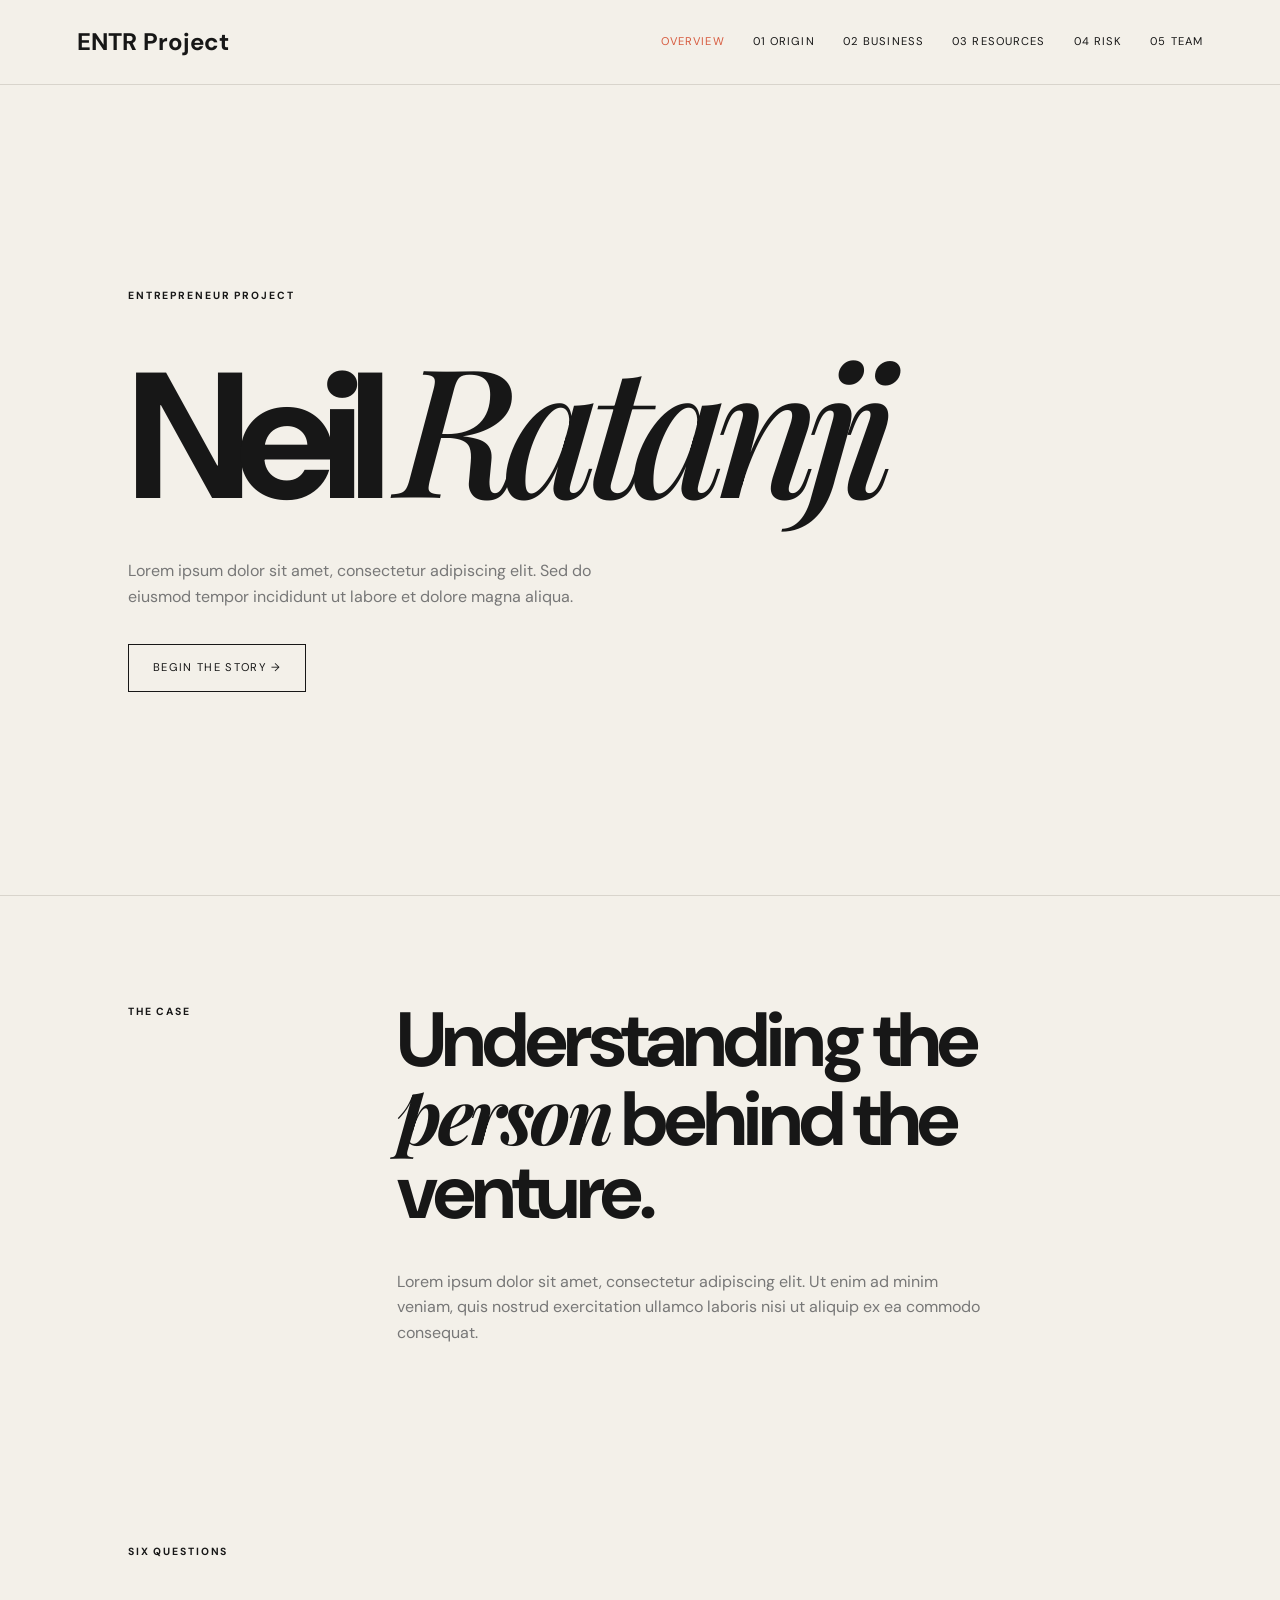
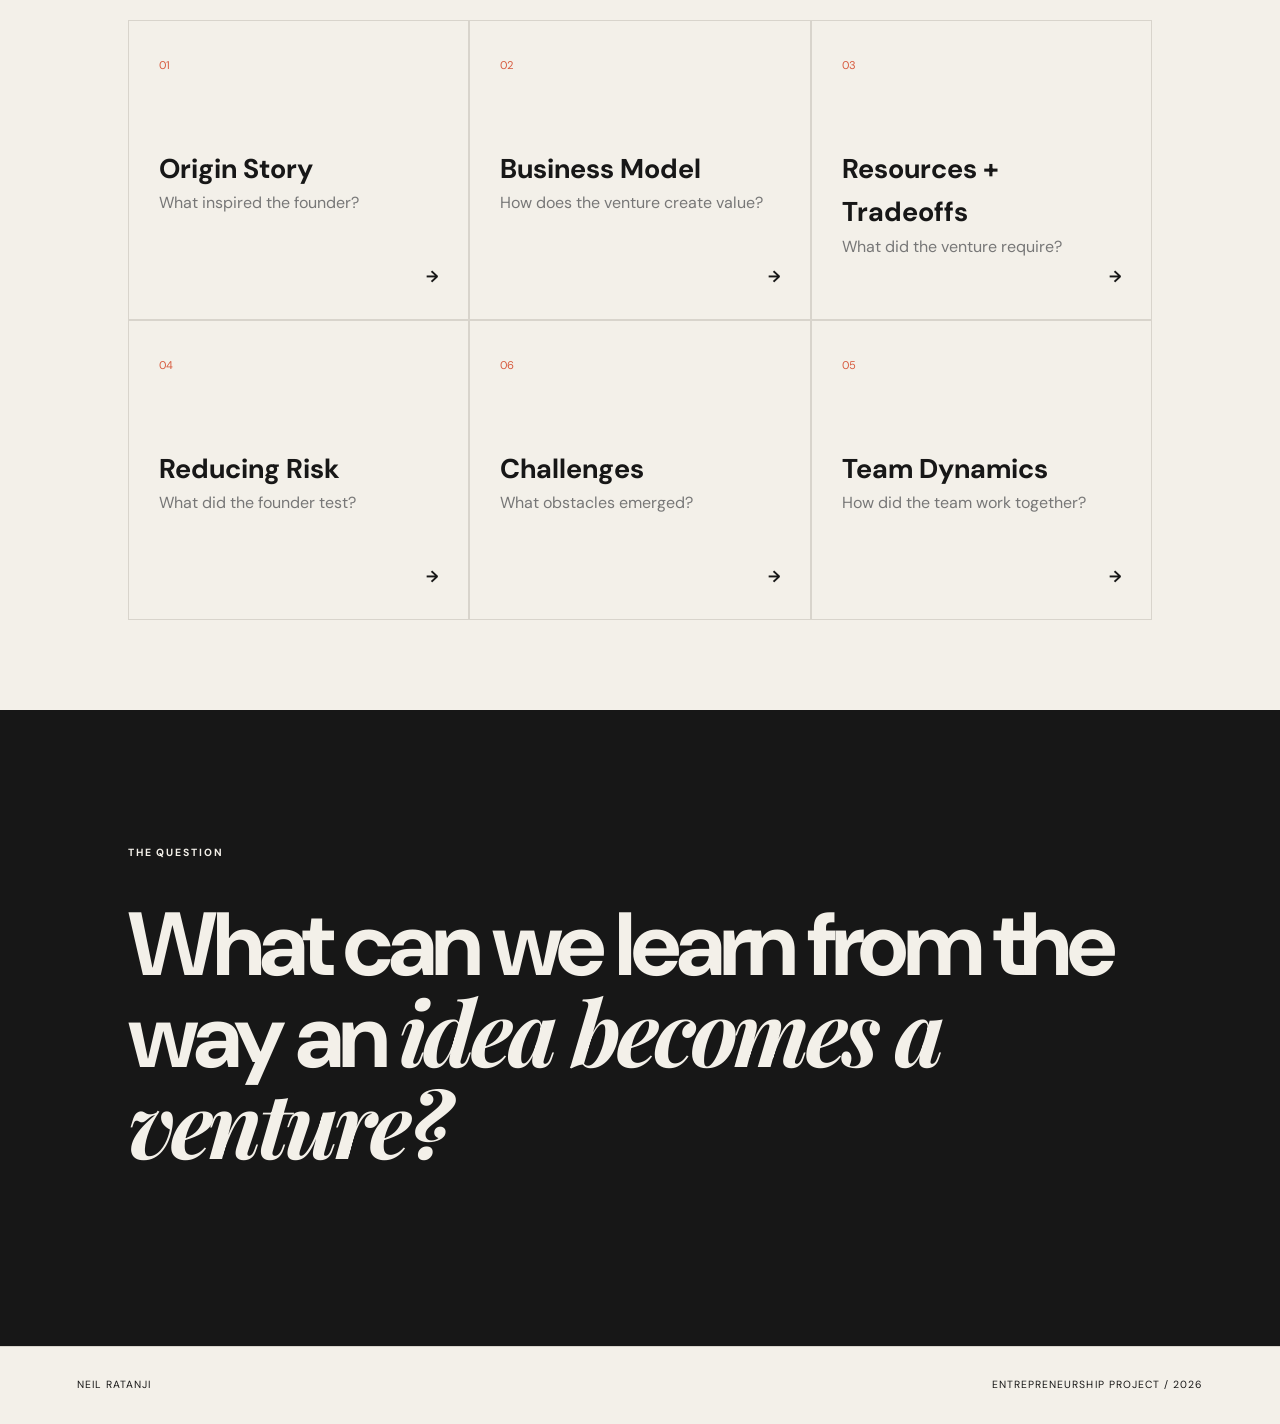
==== index.html @ 363fac63 "yes" ====
<!DOCTYPE html>
<html lang="en">
<head>
    <meta charset="UTF-8">
    <meta name="viewport" content="width=device-width, initial-scale=1.0">

    <title>Neil Ratanji — Entrepreneur</title>

    <link rel="stylesheet" href="style.css">
</head>

<body>

<header>

    <nav class="navbar">

        <a href="index.html" class="logo">
            ENTR Project<span></span>
        </a>

        <button class="menu-button" id="menuButton">
            ☰
        </button>

        <div class="nav-links" id="navLinks">

            <a href="index.html" class="active">Overview</a>
            <a href="origin.html">01 Origin</a>
            <a href="business.html">02 Business</a>
            <a href="resources.html">03 Resources</a>
            <a href="risk.html">04 Risk</a>
            <a href="team.html">05 Team</a>

        </div>

    </nav>

</header>


<main>

<!-- HERO -->

<section class="hero">

    <div class="hero-label">
        ENTREPRENEUR PROJECT
    </div>

    <h1>
        Neil
        <em>Ratanji</em>
    </h1>

    <p class="hero-intro">
        Lorem ipsum dolor sit amet, consectetur adipiscing elit.
        Sed do eiusmod tempor incididunt ut labore et dolore magna aliqua.
    </p>

    <a href="origin.html" class="button">
        Begin the story →
    </a>

</section>


<!-- CASE STUDY INTRO -->

<section class="intro">

    <div class="section-label">
        THE CASE
    </div>

    <div>

        <h2>
            Understanding the
            <em>person</em> behind
            the venture.
        </h2>

        <p>
            Lorem ipsum dolor sit amet, consectetur adipiscing elit.
            Ut enim ad minim veniam, quis nostrud exercitation ullamco
            laboris nisi ut aliquip ex ea commodo consequat.
        </p>

    </div>

</section>


<!-- SIX AREAS -->

<section class="case-studies">

    <div class="section-label">
        SIX QUESTIONS
    </div>

    <div class="case-grid">

        <a href="origin.html" class="case-card">

            <span>01</span>

            <h3>Origin Story</h3>

            <p>
                What inspired the founder?
            </p>

            <strong>→</strong>

        </a>


        <a href="business.html" class="case-card">

            <span>02</span>

            <h3>Business Model</h3>

            <p>
                How does the venture create value?
            </p>

            <strong>→</strong>

        </a>


        <a href="resources.html" class="case-card">

            <span>03</span>

            <h3>Resources + Tradeoffs</h3>

            <p>
                What did the venture require?
            </p>

            <strong>→</strong>

        </a>


        <a href="risk.html" class="case-card">

            <span>04</span>

            <h3>Reducing Risk</h3>

            <p>
                What did the founder test?
            </p>

            <strong>→</strong>

        </a>


        <a href="risk.html#challenges" class="case-card">

            <span>06</span>

            <h3>Challenges</h3>

            <p>
                What obstacles emerged?
            </p>

            <strong>→</strong>

        </a>


        <a href="team.html" class="case-card">

            <span>05</span>

            <h3>Team Dynamics</h3>

            <p>
                How did the team work together?
            </p>

            <strong>→</strong>

        </a>

    </div>

</section>


<!-- FINAL STATEMENT -->

<section class="dark-section">

    <p class="section-label">
        THE QUESTION
    </p>

    <h2>
        What can we learn
        from the way an
        <em>idea becomes a venture?</em>
    </h2>

</section>

</main>


<footer>

    <span>NEIL RATANJI</span>

    <span>ENTREPRENEURSHIP PROJECT / 2026</span>

</footer>


<script src="script.js"></script>

</body>
</html>
---- style.css ----
@import url('https://fonts.googleapis.com/css2?family=DM+Sans:wght@400;500;700&family=Playfair+Display:ital,wght@0,500;1,500&display=swap');


* {
    box-sizing: border-box;
    margin: 0;
    padding: 0;
}


:root {

    --cream: #f3f0e9;

    --black: #171717;

    --gray: #777;

    --line: #d8d4cc;

    --orange: #d75b3f;

}


body {

    background: var(--cream);

    color: var(--black);

    font-family: "DM Sans", sans-serif;

    line-height: 1.6;

}


a {

    text-decoration: none;

    color: inherit;

}


button {

    font-family: inherit;

}


/* NAV */

.navbar {

    height: 85px;

    padding: 0 6vw;

    border-bottom: 1px solid var(--line);

    display: flex;

    justify-content: space-between;

    align-items: center;

}


.logo {

    font-size: 1.5rem;

    font-weight: 700;

}


.logo span {

    color: var(--orange);

}


.nav-links {

    display: flex;

    gap: 28px;

}


.nav-links a {

    font-size: .7rem;

    text-transform: uppercase;

    letter-spacing: .1em;

    transition: .3s;

}


.nav-links a:hover,
.nav-links .active {

    color: var(--orange);

}


.menu-button {

    display: none;

    background: none;

    border: none;

    font-size: 1.5rem;

}


/* HERO */

.hero {

    min-height: 90vh;

    padding: 10vh 10vw;

    display: flex;

    flex-direction: column;

    justify-content: center;

}


.hero-label,
.section-label {

    font-size: .65rem;

    text-transform: uppercase;

    letter-spacing: .18em;

    font-weight: 700;

}


.hero h1 {

    font-size: clamp(5rem, 14vw, 13rem);

    line-height: .78;

    letter-spacing: -.08em;

    margin: 50px 0;

}


.hero h1 em {

    font-family: "Playfair Display", serif;

    font-weight: 500;

}


.hero-intro {

    max-width: 500px;

    color: var(--gray);

    margin-bottom: 35px;

}


/* BUTTON */

.button {

    width: fit-content;

    border: 1px solid var(--black);

    padding: 14px 24px;

    font-size: .7rem;

    text-transform: uppercase;

    letter-spacing: .12em;

    transition: .3s;

}


.button:hover {

    background: var(--black);

    color: var(--cream);

}


/* INTRO */

.intro {

    border-top: 1px solid var(--line);

    padding: 12vh 10vw;

    display: grid;

    grid-template-columns: 20% 1fr;

    gap: 5vw;

}


.intro h2 {

    max-width: 900px;

    font-size: clamp(3rem, 6vw, 6rem);

    line-height: .95;

    letter-spacing: -.05em;

    margin-bottom: 40px;

}


.intro h2 em {

    font-family: "Playfair Display", serif;

}


.intro p {

    max-width: 600px;

    color: var(--gray);

}


/* CASE STUDIES */

.case-studies {

    padding: 10vh 10vw;

}


.case-grid {

    margin-top: 60px;

    display: grid;

    grid-template-columns: repeat(3, 1fr);

}


.case-card {

    min-height: 300px;

    border: 1px solid var(--line);

    padding: 30px;

    position: relative;

    transition: .3s;

}


.case-card:hover {

    background: var(--black);

    color: var(--cream);

    transform: translateY(-6px);

}


.case-card span {

    color: var(--orange);

    font-size: .7rem;

}


.case-card h3 {

    font-size: 1.7rem;

    margin-top: 70px;

}


.case-card p {

    color: var(--gray);

}


.case-card strong {

    position: absolute;

    right: 30px;

    bottom: 30px;

}


/* DARK */

.dark-section {

    background: var(--black);

    color: var(--cream);

    padding: 15vh 10vw;

}


.dark-section h2 {

    max-width: 1000px;

    font-size: clamp(3rem, 7vw, 7rem);

    line-height: .95;

    letter-spacing: -.05em;

    margin: 40px 0;

}


.dark-section h2 em {

    font-family: "Playfair Display", serif;

}


/* PAGE HERO */

.page-hero {

    padding: 12vh 10vw 10vh;

}


.page-hero h1 {

    font-size: clamp(4rem, 11vw, 11rem);

    line-height: .85;

    letter-spacing: -.07em;

    margin: 50px 0;

}


.page-hero h1 em {

    font-family: "Playfair Display", serif;

}


.page-hero > p:last-child {

    max-width: 550px;

    color: var(--gray);

}


/* ORIGIN */

.origin-intro {

    padding: 10vh 10vw;

    border-top: 1px solid var(--line);

    display: grid;

    grid-template-columns: 20% 1fr;

}


.origin-intro h2 {

    font-size: clamp(3rem, 6vw, 6rem);

    line-height: .95;

    max-width: 900px;

    margin-bottom: 35px;

}


.origin-intro h2 em {

    margin-top: 0 px;

    font-family: "Playfair Display", serif;

}


.origin-intro p {

    max-width: 600px;

    color: var(--gray);

}


/* TIMELINE */

.timeline-section {

    padding: 12vh 10vw;

}


.timeline-section h2 {

    font-size: clamp(3rem, 6vw, 6rem);

    line-height: .9;

    margin: 30px 0 70px;

}


.timeline {

    display: grid;

    grid-template-columns: repeat(4, 1fr);

    border-top: 1px solid var(--black);

}


.timeline-button {

    padding: 30px;

    background: none;

    border: none;

    border-right: 1px solid var(--line);

    text-align: left;

    cursor: pointer;

    font-size: .8rem;

    letter-spacing: .1em;

}


.timeline-button span {

    display: block;

    color: var(--orange);

    margin-bottom: 20px;

}


.timeline-button.active {

    background: var(--black);

    color: var(--cream);

}


.timeline-content {

    margin-top: 50px;

}


.timeline-panel {

    display: none;

}


.timeline-panel.active {

    display: block;

}


.timeline-panel span {

    color: var(--orange);

}


.timeline-panel h3 {

    font-size: 2rem;

    margin: 15px 0;

}


.timeline-panel p {

    max-width: 600px;

    color: var(--gray);

}


/* QUOTE */

.quote-section {

    padding: 15vh 10vw;

    text-align: center;

    background: var(--orange);

    color: white;

}


.quote-mark {

    font-family: "Playfair Display", serif;

    font-size: 6rem;

    margin-top: 0px;
    
    margin-bottom: 0px;

}


.quote-section h2 {

    font-family: "Playfair Display", serif;

    font-size: clamp(2.5rem, 6vw, 6rem);

    line-height: 1;

}


/* BUSINESS */

.business-model {

    padding: 10vh 10vw;

}


.business-model h2 {

    font-size: clamp(3rem, 6vw, 6rem);

    line-height: .9;

    margin: 30px 0 60px;

}


.canvas {

    display: grid;

    grid-template-columns: repeat(3, 1fr);

}


.canvas-card {

    min-height: 200px;

    background: transparent;

    border: 1px solid var(--line);

    padding: 25px;

    text-align: left;

    cursor: pointer;

    transition: .3s;

}


.canvas-card:hover,
.canvas-card.selected {

    background: var(--black);

    color: var(--cream);

}


.canvas-card span {

    color: var(--orange);

}


.canvas-card h3 {

    margin-top: 50px;

    font-size: 1.2rem;

}


.canvas-info {

    padding: 50px;

    background: #dedad1;

    min-height: 250px;

}


.canvas-info h3 {

    font-size: 2rem;

    margin: 15px 0;

}


.canvas-info p:last-child {

    max-width: 600px;

    color: var(--gray);

}


/* RESOURCES */

.resource-grid {

    padding: 10vh 10vw;

    display: grid;

    grid-template-columns: 1fr 1fr;

}


.resource-card {

    min-height: 350px;

    padding: 40px;

    border: 1px solid var(--line);

}


.resource-card span {

    color: var(--orange);

}


.resource-card h2 {

    font-size: 3rem;

    line-height: .9;

    margin: 70px 0 20px;

}


.resource-card p {

    color: var(--gray);

}


.tradeoff-section {

    padding: 12vh 10vw;

    background: var(--black);

    color: var(--cream);

}


.tradeoff-section h2 {

    font-size: clamp(3rem, 6vw, 6rem);

    line-height: .9;

    margin: 30px 0 80px;

}


.tradeoff-section em {

    font-family: "Playfair Display", serif;

}


.tradeoff {

    display: grid;

    grid-template-columns: 1fr 100px 1fr;

    align-items: center;

}


.tradeoff span {

    color: var(--orange);

    font-size: .7rem;

    letter-spacing: .15em;

}


.tradeoff ul {

    list-style: none;

    margin-top: 20px;

}


.tradeoff li {

    padding: 12px 0;

    border-bottom: 1px solid #444;

}


.tradeoff-arrow {

    text-align: center;

    font-size: 2rem;

}


.funding-section {

    padding: 12vh 10vw;

}


.funding-section h2 {

    font-size: clamp(3rem, 6vw, 6rem);

    line-height: .9;

    margin: 30px 0 70px;

}


.funding-line {

    display: grid;

    grid-template-columns: repeat(4, 1fr);

    border-top: 1px solid var(--black);

}


.funding-line > div {

    padding: 30px;

    border-right: 1px solid var(--line);

}


.funding-line strong {

    color: var(--orange);

}


/* RISK */

.experiment-section {

    padding: 10vh 10vw;

}


.experiment-section h2 {

    font-size: clamp(3rem, 6vw, 6rem);

    line-height: .9;

    margin: 30px 0 70px;

}


.experiment-flow {

    display: grid;

    grid-template-columns: repeat(4, 1fr);

}


.experiment-button {

    padding: 30px;

    background: none;

    border: 1px solid var(--line);

    text-align: left;

    cursor: pointer;

}


.experiment-button span {

    display: block;

    color: var(--orange);

    margin-bottom: 20px;

}


.experiment-button.active {

    background: var(--black);

    color: var(--cream);

}


.experiment-content {

    padding: 50px;

    background: #dedad1;

}


.experiment-panel {

    display: none;

}


.experiment-panel.active {

    display: block;

}


.experiment-panel h3 {

    font-size: 2rem;

    margin-bottom: 15px;

}


.experiment-panel p {

    max-width: 600px;

    color: var(--gray);

}


/* CHALLENGES */

.challenge-section {

    padding: 12vh 10vw;

}


.challenge-section h2 {

    font-size: clamp(3rem, 6vw, 6rem);

    line-height: .9;

    margin: 30px 0 70px;

}


.challenge-section em {

    font-family: "Playfair Display", serif;

}


.accordion {

    border-top: 1px solid var(--black);

}


.accordion-item {

    border-bottom: 1px solid var(--black);

}


.accordion-button {

    width: 100%;

    padding: 30px 0;

    background: none;

    border: none;

    display: grid;

    grid-template-columns: 10% 1fr 30px;

    text-align: left;

    cursor: pointer;

    font-size: 1.3rem;

}


.accordion-button span {

    color: var(--orange);

}


.accordion-content {

    max-height: 0;

    overflow: hidden;

    transition: .4s;

}


.accordion-content p {

    max-width: 600px;

    color: var(--gray);

    padding-bottom: 30px;

}


.accordion-item.open .accordion-content {

    max-height: 200px;

}


/* TEAM */

.team-section {

    padding: 10vh 10vw;

}


.team-section h2 {

    font-size: clamp(3rem, 6vw, 6rem);

    line-height: .9;

    margin: 30px 0 70px;

}


.team-grid {

    display: grid;

    grid-template-columns: repeat(3, 1fr);

}


.person-card {

    min-height: 400px;

    border: 1px solid var(--line);

    padding: 30px;

}


.person-number {

    color: var(--orange);

}


.person-card h3 {

    font-size: 2.5rem;

    margin-top: 100px;

}


.person-card p {

    color: var(--gray);

}


.person-button {

    margin-top: 40px;

    padding: 10px 0;

    border: none;

    background: none;

    border-bottom: 1px solid var(--black);

    cursor: pointer;

}


/* ALIGNMENT */

.alignment-section {

    padding: 12vh 10vw;

    background: var(--black);

    color: var(--cream);

}


.alignment-section h2 {

    font-size: clamp(3rem, 6vw, 6rem);

    line-height: .9;

    margin: 30px 0 70px;

}


.alignment-section em {

    font-family: "Playfair Display", serif;

}


.alignment-grid {

    display: grid;

    grid-template-columns: 1fr 1fr;

}


.alignment-grid > div {

    padding: 40px;

    border: 1px solid #444;

}


.alignment-grid span {

    color: var(--orange);

    font-size: .7rem;

    letter-spacing: .15em;

}


.alignment-grid p {

    color: #aaa;

    margin-top: 20px;

}


/* CURRENT */

.current-section {

    padding: 12vh 10vw;

}


.current-section h2 {

    font-size: clamp(3rem, 6vw, 6rem);

    line-height: .9;

    margin: 30px 0 70px;

}


.current-grid {

    display: grid;

    grid-template-columns: 1fr 1fr;

}


.current-grid > div {

    padding: 40px;

    border: 1px solid var(--line);

}


.current-grid span {

    font-size: .65rem;

    color: var(--orange);

    letter-spacing: .15em;

}


.current-grid h3 {

    font-size: 2rem;

    margin: 30px 0 15px;

}


.current-grid p {

    color: var(--gray);

}


/* FINAL */

.final-section {

    padding: 15vh 10vw;

    background: var(--orange);

    color: white;

}


.final-section h2 {

    max-width: 1000px;

    font-size: clamp(3rem, 7vw, 7rem);

    line-height: .9;

    margin: 40px 0;

}


.final-section em {

    font-family: "Playfair Display", serif;

}


/* FOOTER */

footer {

    padding: 30px 6vw;

    border-top: 1px solid var(--line);

    display: flex;

    justify-content: space-between;

    font-size: .65rem;

    letter-spacing: .1em;

}


/* MOBILE */

@media(max-width:800px) {

    .navbar {

        height: 70px;

    }


    .menu-button {

        display: block;

    }


    .nav-links {

        display: none;

        position: absolute;

        top: 70px;

        left: 0;

        width: 100%;

        background: var(--cream);

        padding: 30px;

        flex-direction: column;

        z-index: 20;

    }


    .nav-links.show {

        display: flex;

    }


    .hero {

        padding: 10vh 7vw;

    }


    .hero h1 {

        font-size: 24vw;

    }


    .page-hero {

        padding: 10vh 7vw;

    }


    .page-hero h1 {

        font-size: 19vw;

    }


    .intro,
    .origin-intro {

        grid-template-columns: 1fr;

        padding: 8vh 7vw;

    }


    .case-grid,
    .canvas,
    .resource-grid,
    .team-grid,
    .current-grid {

        grid-template-columns: 1fr;

    }


    .timeline,
    .experiment-flow,
    .funding-line {

        grid-template-columns: 1fr;

    }


    .tradeoff {

        grid-template-columns: 1fr;

        gap: 40px;

    }


    .tradeoff-arrow {

        transform: rotate(90deg);

    }


    .alignment-grid {

        grid-template-columns: 1fr;

    }


    footer {

        flex-direction: column;

        gap: 10px;

    }

}
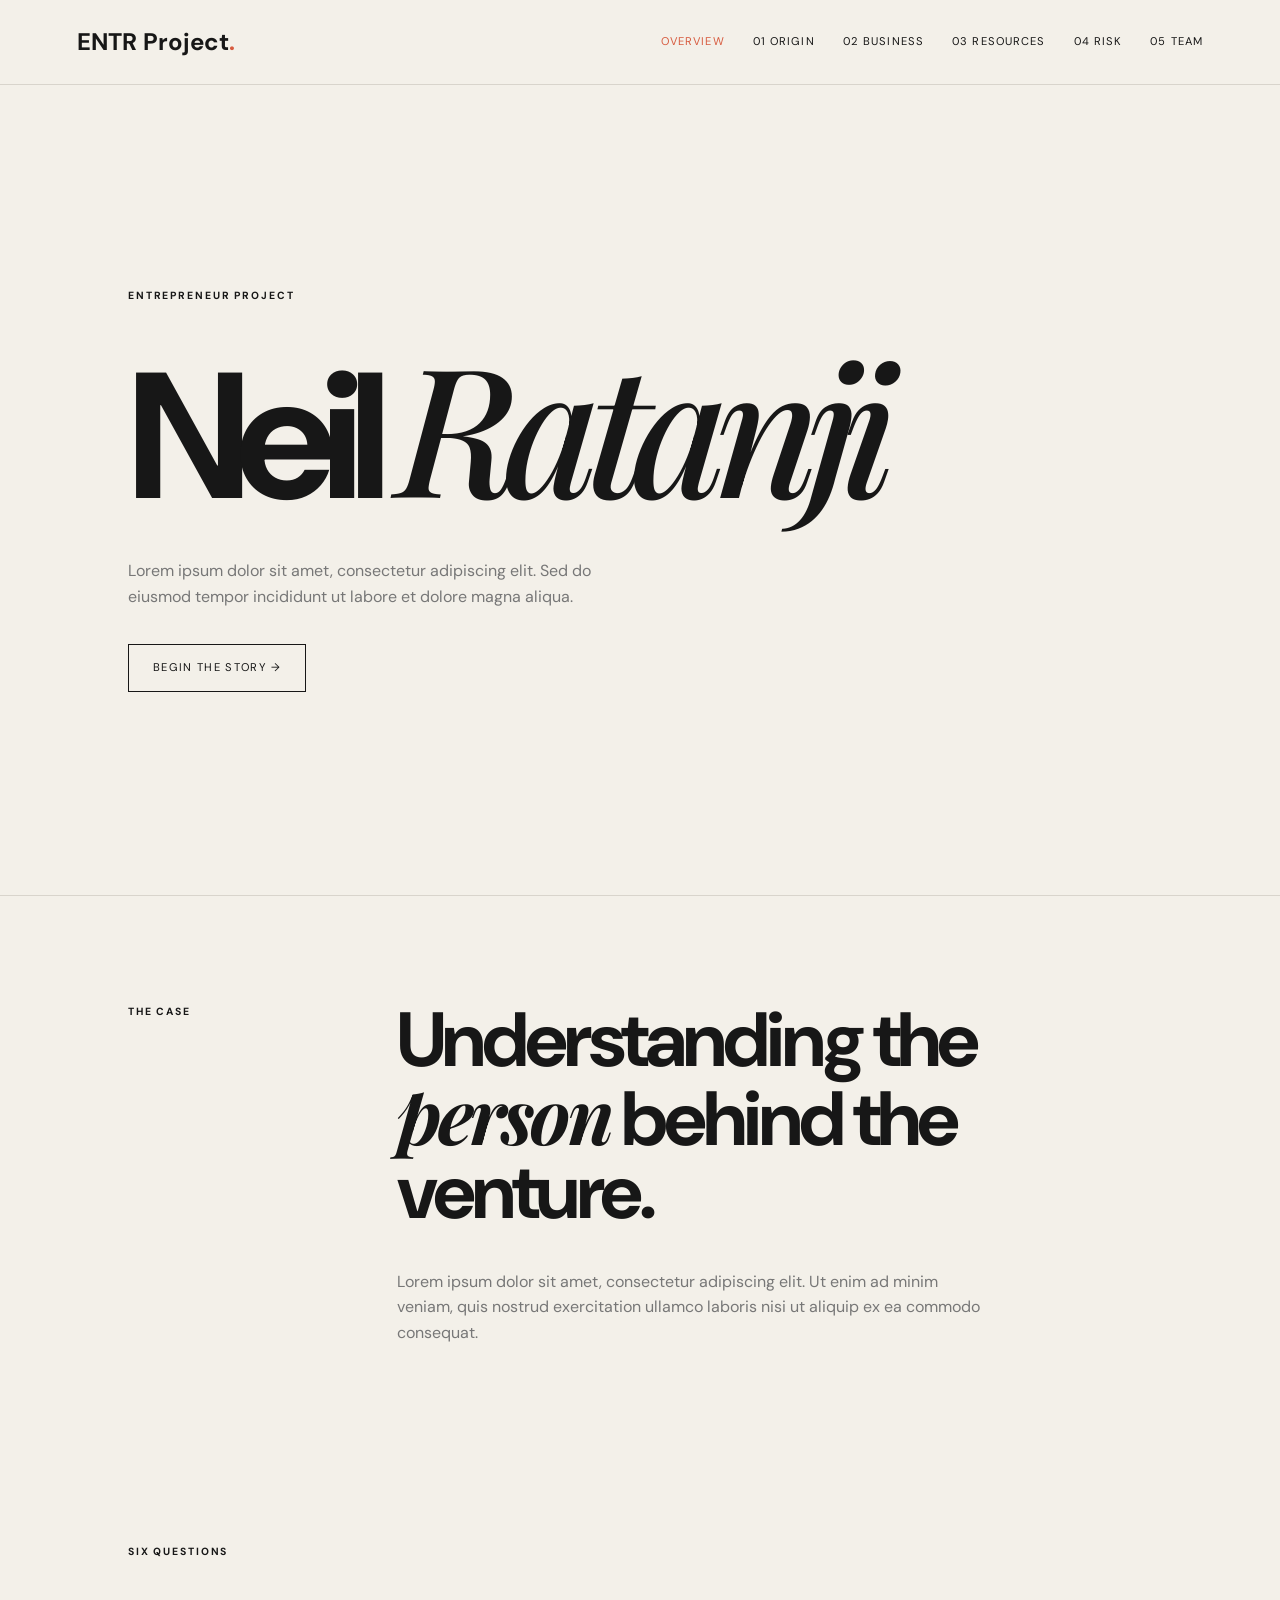
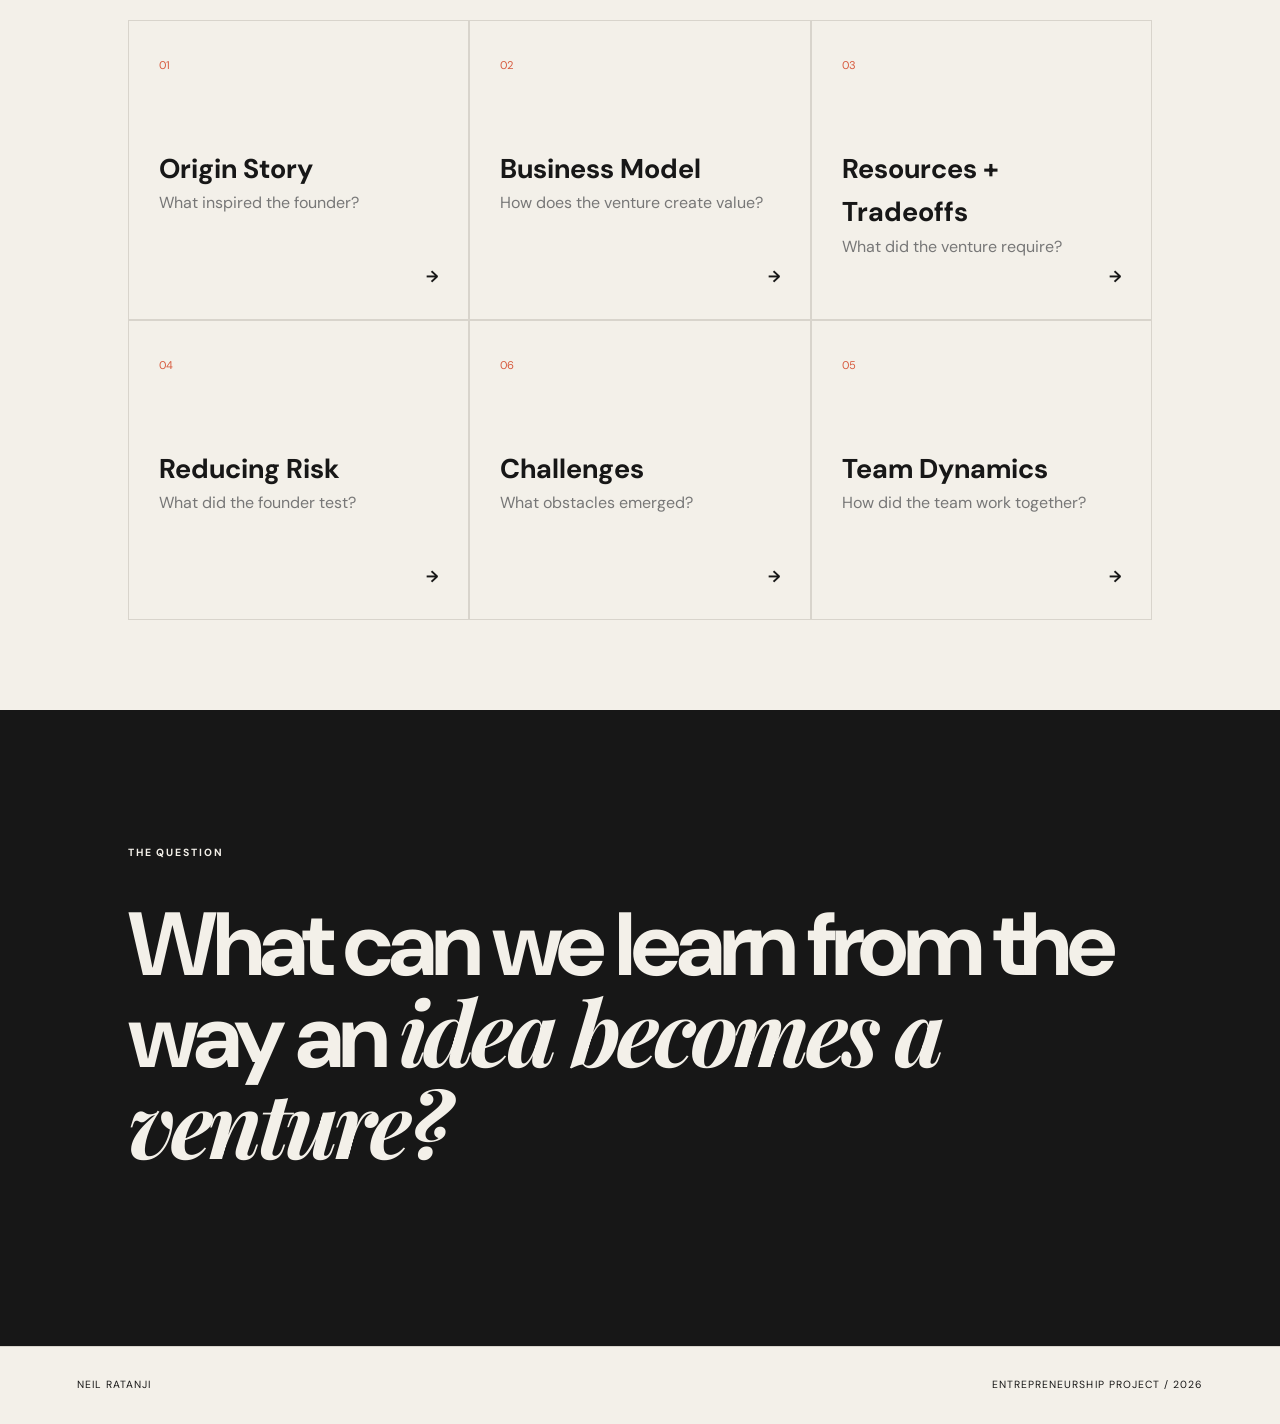
==== commit 63f028a3: "quick typo change" ====
--- a/index.html
+++ b/index.html
@@ -16,7 +16,7 @@
     <nav class="navbar">
 
         <a href="index.html" class="logo">
-            ENTR Project<span></span>
+            ENTR Project<span>.</span>
         </a>
 
         <button class="menu-button" id="menuButton">
